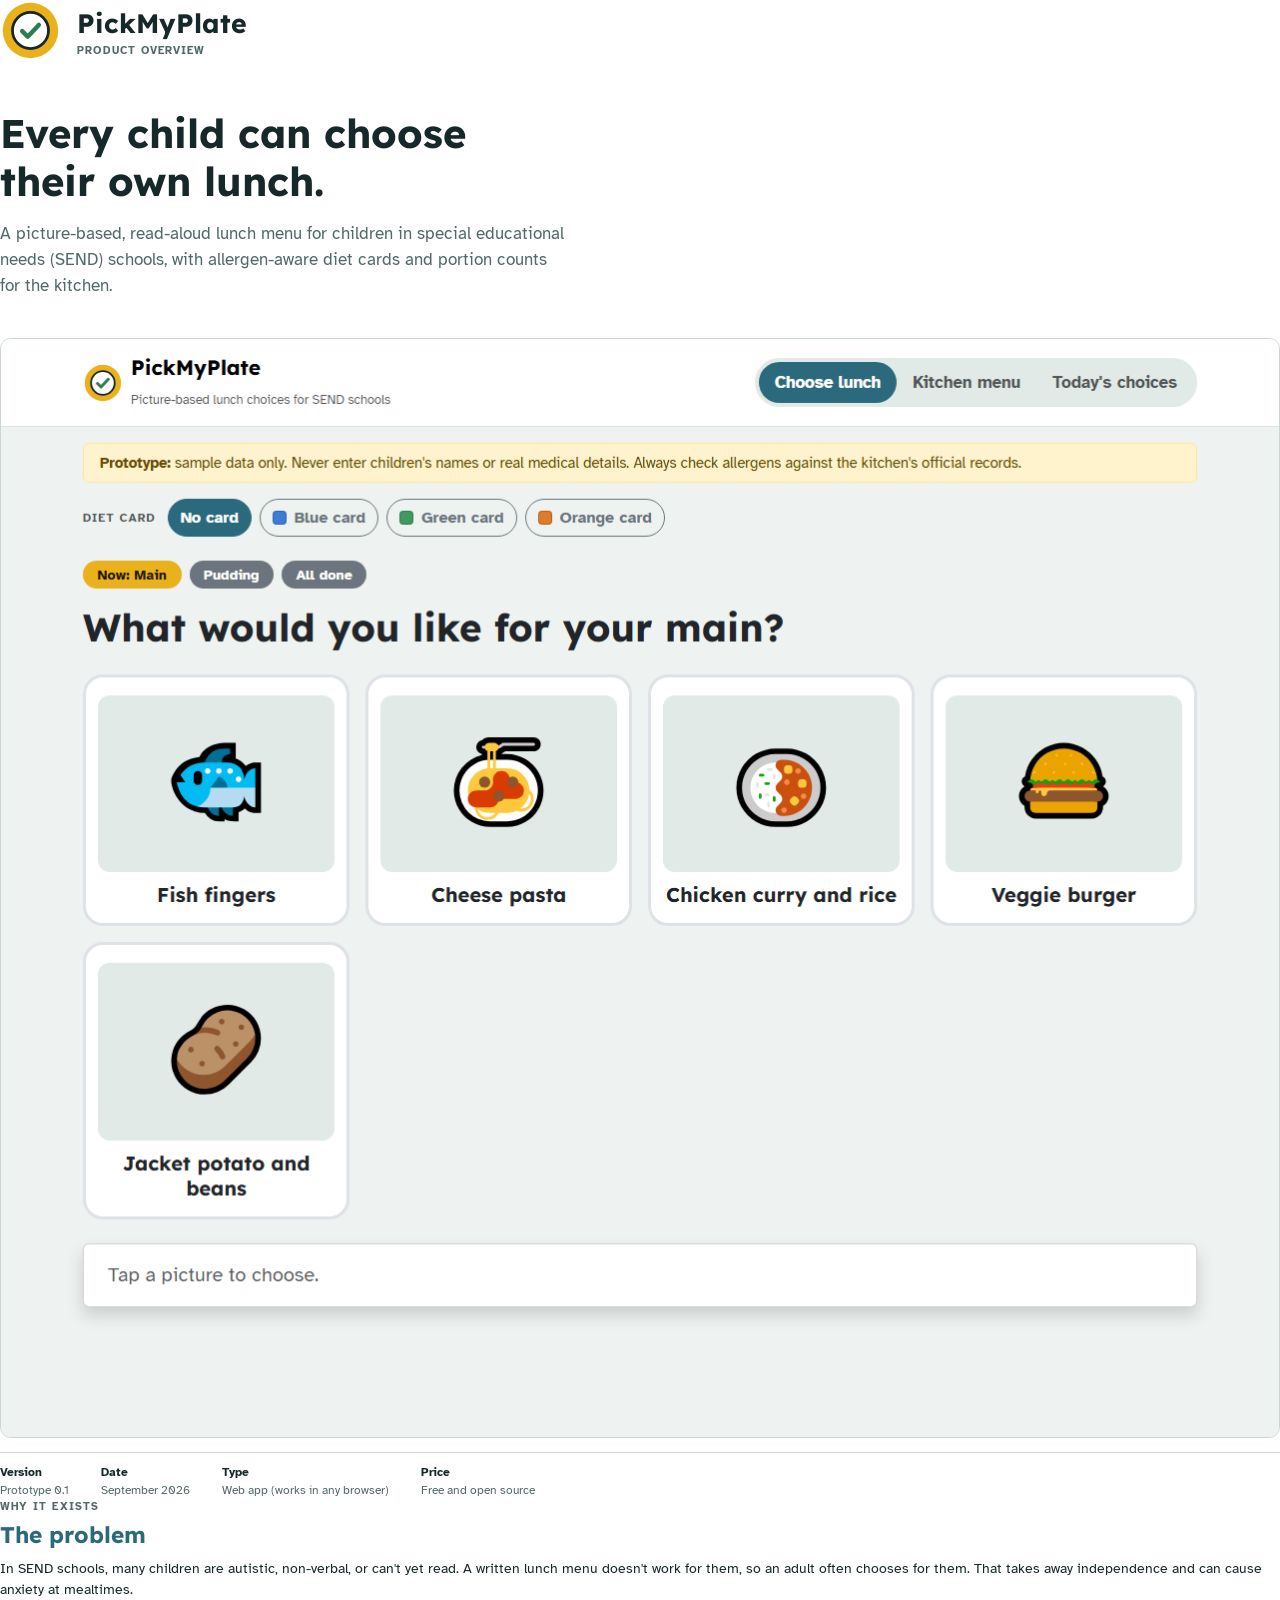
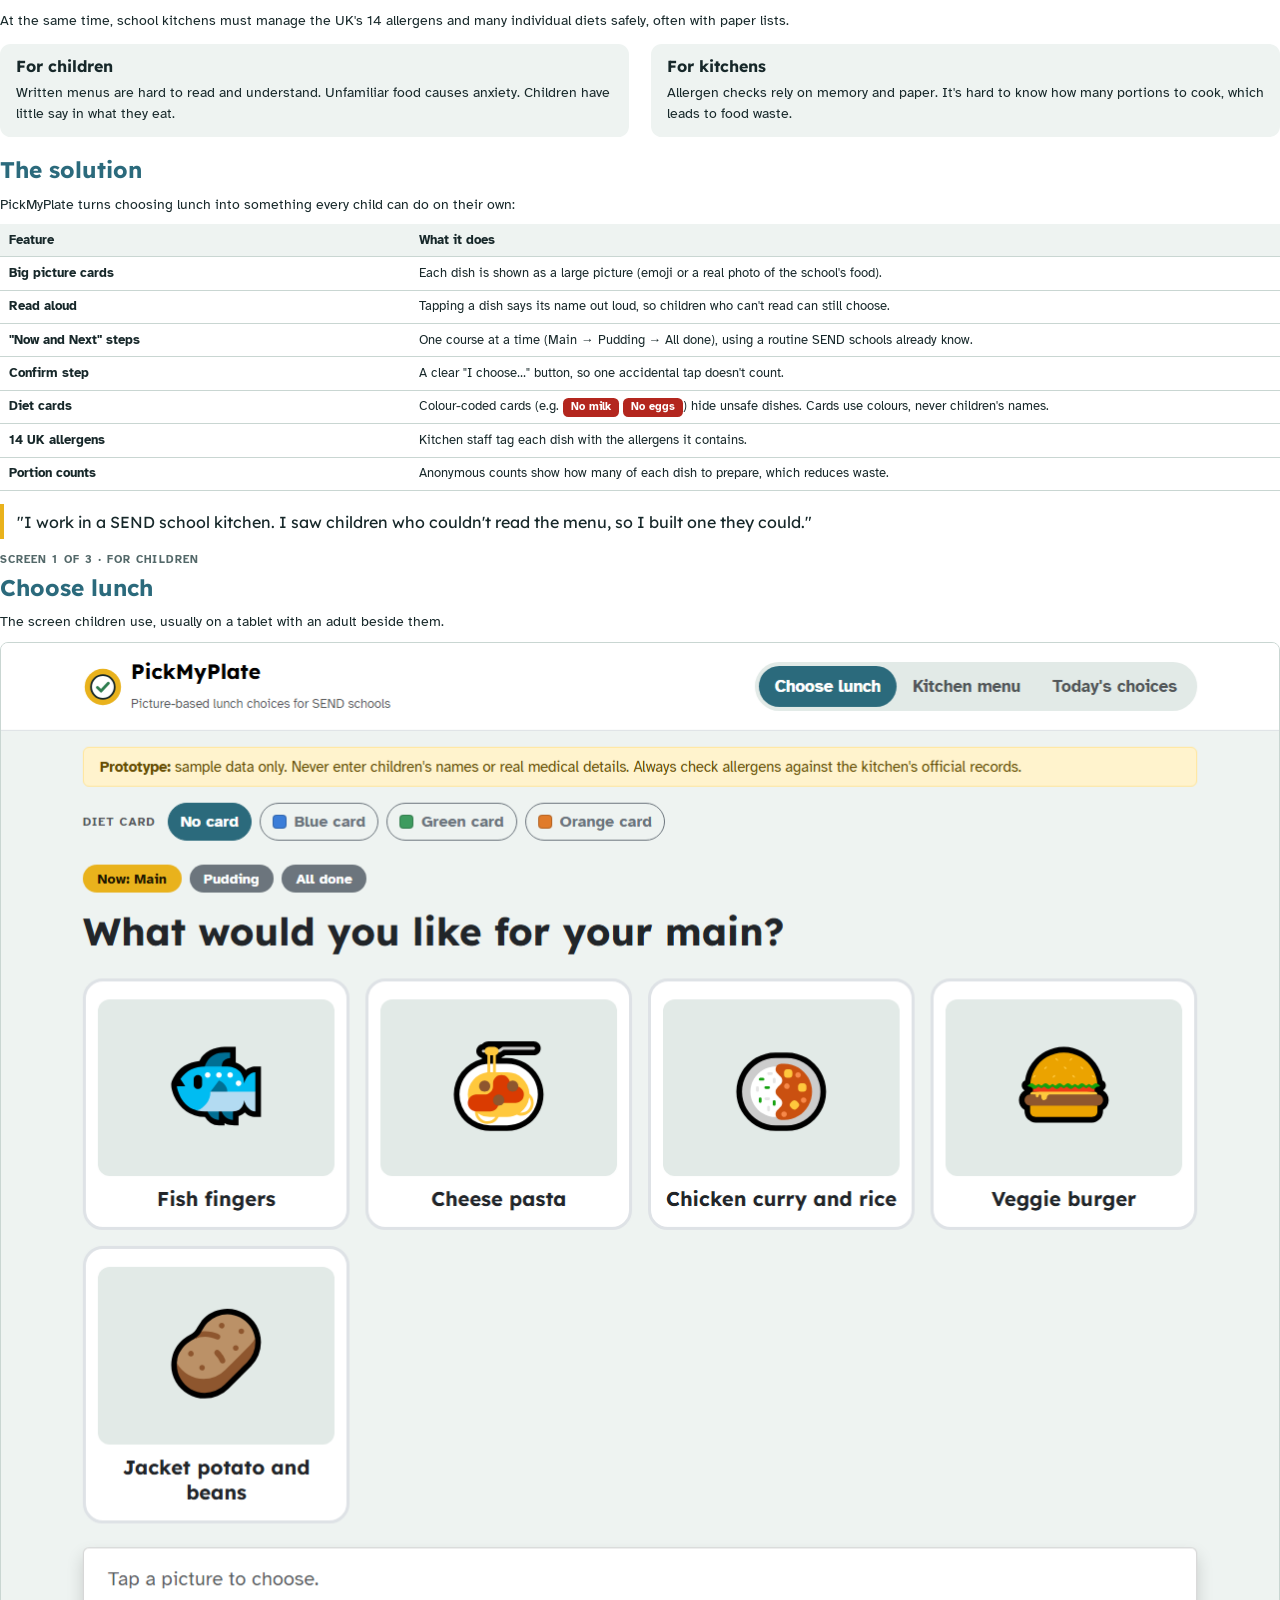
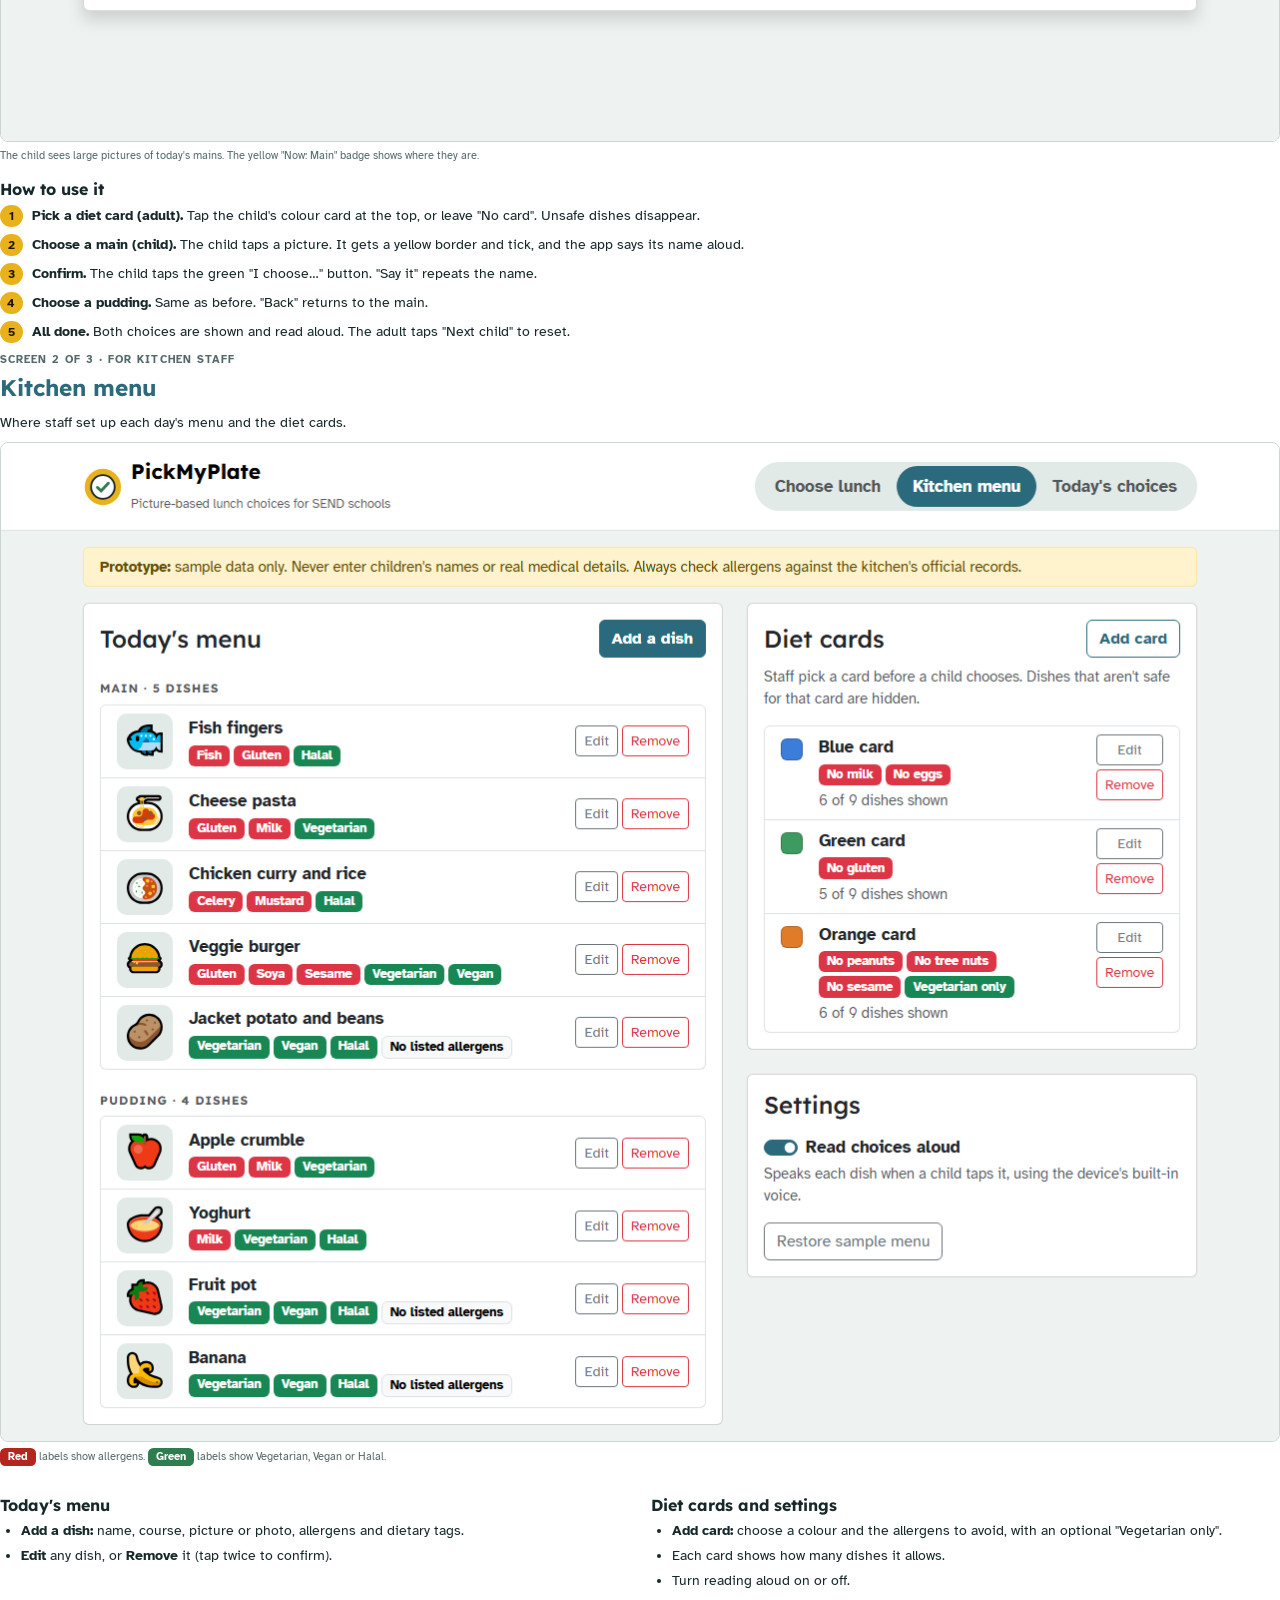
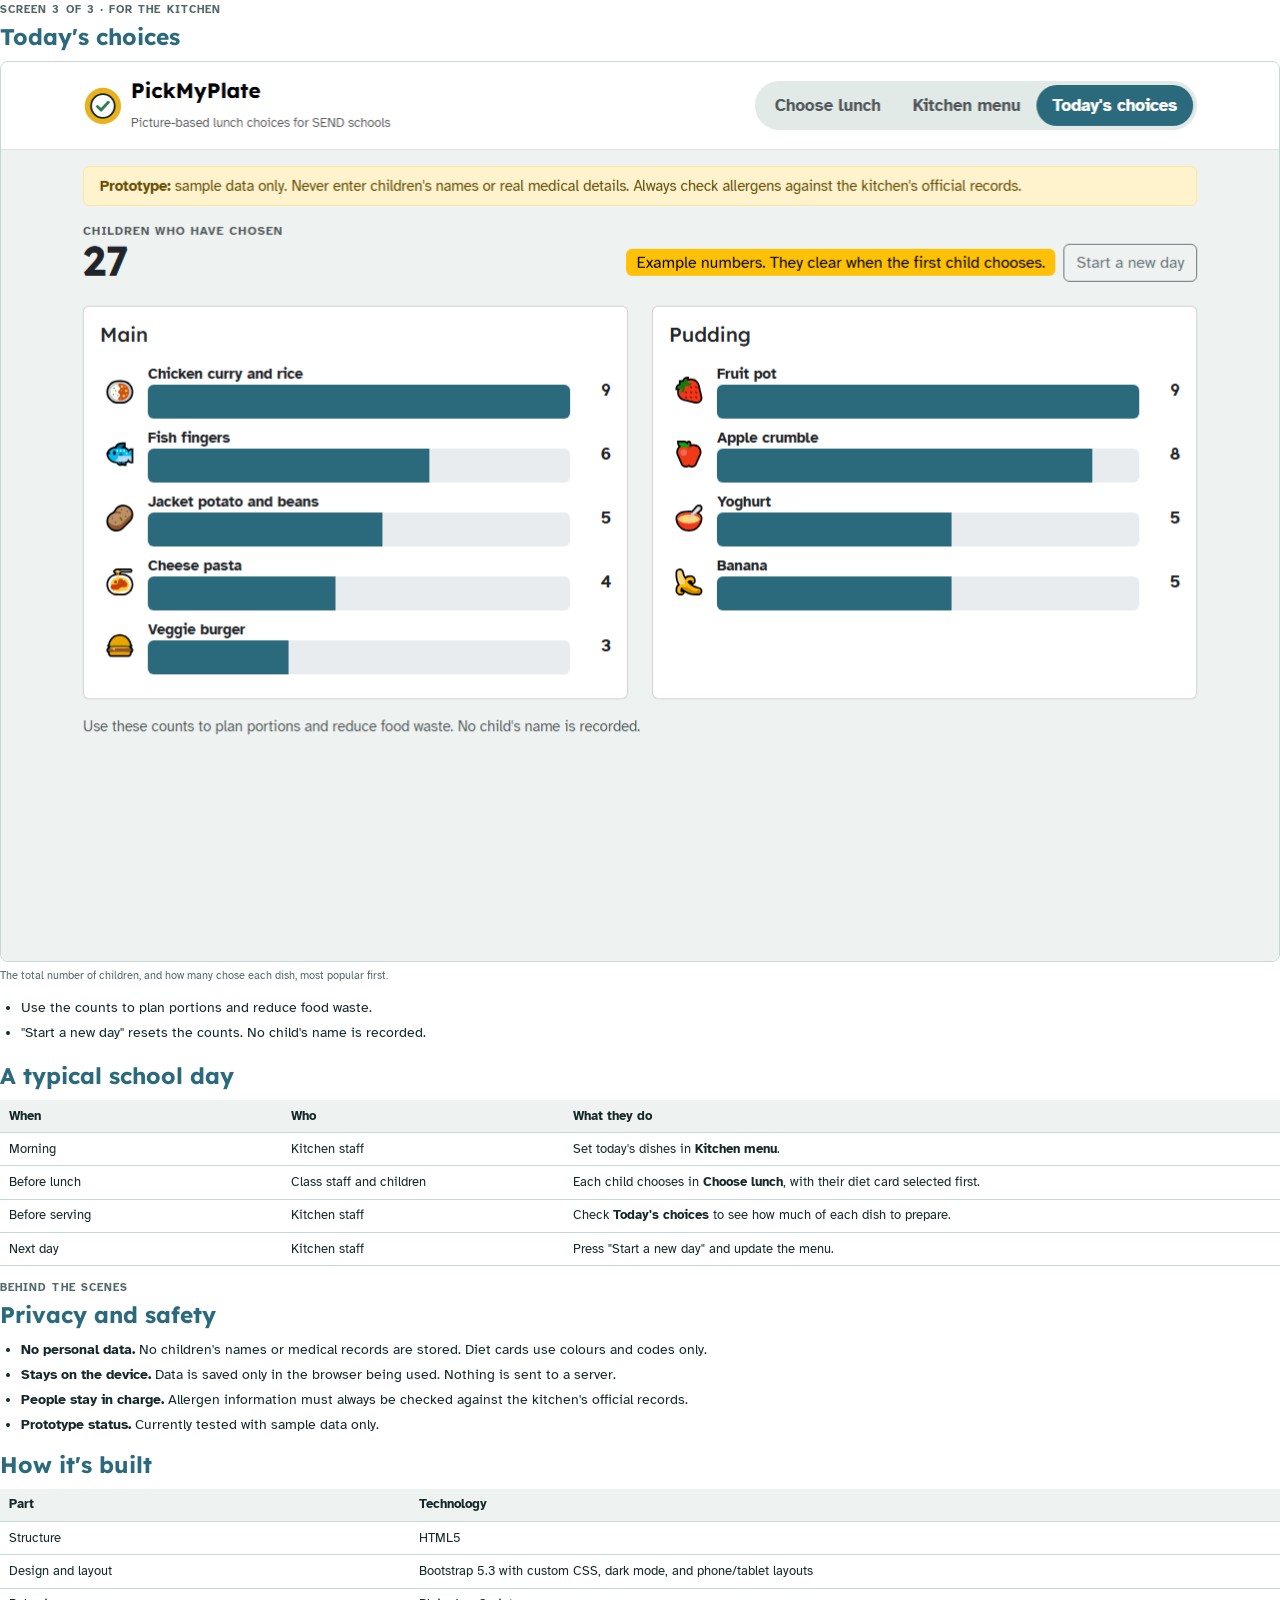
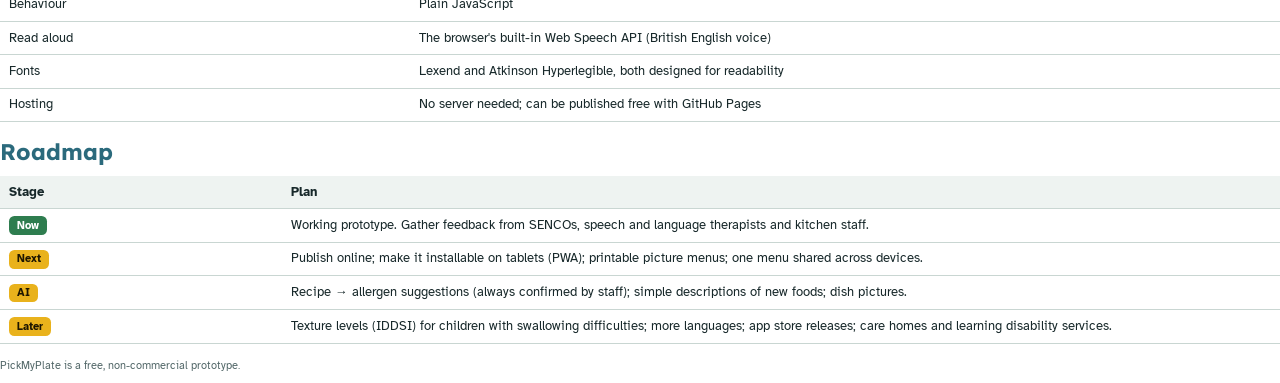
==== docs/product-overview.html @ f5a1b4d1 "Initial prototype of PickMyPlate Picture-based, read-aloud lunch choices for children in SEND school" ====
<!doctype html>
<html lang="en-GB">
<head>
<meta charset="utf-8">
<title>PickMyPlate – Product Overview</title>
<link rel="stylesheet" href="https://fonts.googleapis.com/css2?family=Atkinson+Hyperlegible:wght@400;700&family=Lexend:wght@500;700&display=swap">
<style>
  @page { size: A4; margin: 16mm 16mm 18mm; }
  :root { --brand:#2B6A7C; --pick:#E9B21C; --ink:#17282A; --muted:#536869; --line:#C9D6D2; --soft:#EEF3F1; --ok:#2E7D4F; --danger:#B3261E; }
  * { box-sizing:border-box; }
  body { margin:0; font-family:"Atkinson Hyperlegible","Segoe UI",sans-serif; color:var(--ink); font-size:10.5pt; line-height:1.5;
         -webkit-print-color-adjust:exact; print-color-adjust:exact; }
  h1,h2,h3 { font-family:"Lexend","Segoe UI",sans-serif; line-height:1.2; margin:0; }
  h2 { font-size:17pt; color:var(--brand); margin:0 0 8pt; }
  h3 { font-size:12pt; margin:12pt 0 4pt; }
  p { margin:0 0 7pt; }
  ul,ol { margin:0 0 8pt; padding-left:16pt; }
  li { margin-bottom:3pt; }
  .page { page-break-after:always; }
  .page:last-child { page-break-after:auto; }
  .eyebrow { font-size:8pt; font-weight:700; letter-spacing:.1em; text-transform:uppercase; color:var(--muted); margin-bottom:4pt; }

  /* Cover */
  .cover { display:flex; flex-direction:column; min-height:255mm; }
  .cover-top { display:flex; align-items:center; gap:12pt; }
  .cover-top img { width:46pt; height:46pt; }
  .cover-top .name { font-family:"Lexend",sans-serif; font-weight:700; font-size:20pt; }
  .cover h1 { font-size:30pt; margin:36pt 0 12pt; max-width:150mm; }
  .cover .lead { font-size:13pt; color:var(--muted); max-width:150mm; }
  .cover .shot { margin-top:22pt; border:1px solid var(--line); border-radius:8pt; overflow:hidden; }
  .cover .shot img { display:block; width:100%; }
  .cover .meta { margin-top:auto; display:flex; gap:24pt; font-size:9pt; color:var(--muted); border-top:1px solid var(--line); padding-top:8pt; }
  .cover .meta b { display:block; color:var(--ink); }

  /* Blocks */
  .grid2 { display:grid; grid-template-columns:1fr 1fr; gap:10pt 16pt; }
  .box { background:var(--soft); border-radius:8pt; padding:10pt 12pt; }
  .box h3 { margin-top:0; }
  .shot { border:1px solid var(--line); border-radius:6pt; overflow:hidden; margin:6pt 0 10pt; }
  .shot img { display:block; width:100%; }
  .caption { font-size:8.5pt; color:var(--muted); margin-top:-6pt; margin-bottom:10pt; }
  .steps { counter-reset:s; list-style:none; padding:0; }
  .steps li { counter-increment:s; position:relative; padding-left:24pt; margin-bottom:6pt; }
  .steps li::before { content:counter(s); position:absolute; left:0; top:0; width:17pt; height:17pt; border-radius:50%;
                      background:var(--pick); color:#1d1600; font-weight:700; font-size:9pt; display:grid; place-items:center; }
  table { width:100%; border-collapse:collapse; margin:4pt 0 10pt; font-size:9.5pt; }
  th,td { text-align:left; padding:5pt 7pt; border-bottom:1px solid var(--line); vertical-align:top; }
  th { background:var(--soft); font-weight:700; }
  .pill { display:inline-block; font-size:8pt; font-weight:700; padding:1pt 6pt; border-radius:4pt; color:#fff; }
  .pill.r { background:var(--danger); } .pill.g { background:var(--ok); } .pill.y { background:var(--pick); color:#1d1600; }
  .quote { border-left:3pt solid var(--pick); padding:4pt 0 4pt 10pt; font-size:12pt; font-family:"Lexend",sans-serif; margin:10pt 0; }
  .footer-note { font-size:8.5pt; color:var(--muted); }
</style>
</head>
<body>

<!-- ============ PAGE 1: COVER ============ -->
<section class="page cover">
  <div class="cover-top">
    <img src="../pickmyplate/img/logo.svg" alt="">
    <div><div class="name">PickMyPlate</div><div class="eyebrow" style="margin:0">Product overview</div></div>
  </div>
  <h1>Every child can choose their own lunch.</h1>
  <p class="lead">A picture-based, read-aloud lunch menu for children in special educational needs (SEND) schools, with allergen-aware diet cards and portion counts for the kitchen.</p>
  <div class="shot"><img src="screens/choose.png" alt="The Choose lunch screen"></div>
  <div class="meta">
    <div><b>Version</b>Prototype 0.1</div>
    <div><b>Date</b>September 2026</div>
    <div><b>Type</b>Web app (works in any browser)</div>
    <div><b>Price</b>Free and open source</div>
  </div>
</section>

<!-- ============ PAGE 2: PROBLEM + SOLUTION ============ -->
<section class="page">
  <div class="eyebrow">Why it exists</div>
  <h2>The problem</h2>
  <p>In SEND schools, many children are autistic, non-verbal, or can't yet read. A written lunch menu doesn't work for them, so an adult often chooses for them. That takes away independence and can cause anxiety at mealtimes.</p>
  <p>At the same time, school kitchens must manage the UK's 14 allergens and many individual diets safely, often with paper lists.</p>

  <div class="grid2" style="margin:10pt 0 14pt">
    <div class="box"><h3>For children</h3><p style="margin:0">Written menus are hard to read and understand. Unfamiliar food causes anxiety. Children have little say in what they eat.</p></div>
    <div class="box"><h3>For kitchens</h3><p style="margin:0">Allergen checks rely on memory and paper. It's hard to know how many portions to cook, which leads to food waste.</p></div>
  </div>

  <h2>The solution</h2>
  <p>PickMyPlate turns choosing lunch into something every child can do on their own:</p>
  <table>
    <tr><th style="width:32%">Feature</th><th>What it does</th></tr>
    <tr><td><b>Big picture cards</b></td><td>Each dish is shown as a large picture (emoji or a real photo of the school's food).</td></tr>
    <tr><td><b>Read aloud</b></td><td>Tapping a dish says its name out loud, so children who can't read can still choose.</td></tr>
    <tr><td><b>"Now and Next" steps</b></td><td>One course at a time (Main → Pudding → All done), using a routine SEND schools already know.</td></tr>
    <tr><td><b>Confirm step</b></td><td>A clear "I choose…" button, so one accidental tap doesn't count.</td></tr>
    <tr><td><b>Diet cards</b></td><td>Colour-coded cards (e.g. <span class="pill r">No milk</span> <span class="pill r">No eggs</span>) hide unsafe dishes. Cards use colours, never children's names.</td></tr>
    <tr><td><b>14 UK allergens</b></td><td>Kitchen staff tag each dish with the allergens it contains.</td></tr>
    <tr><td><b>Portion counts</b></td><td>Anonymous counts show how many of each dish to prepare, which reduces waste.</td></tr>
  </table>
  <div class="quote">"I work in a SEND school kitchen. I saw children who couldn't read the menu, so I built one they could."</div>
</section>

<!-- ============ PAGE 3: CHOOSE LUNCH ============ -->
<section class="page">
  <div class="eyebrow">Screen 1 of 3 · For children</div>
  <h2>Choose lunch</h2>
  <p>The screen children use, usually on a tablet with an adult beside them.</p>
  <div class="shot"><img src="screens/choose.png" alt="Choose lunch screen"></div>
  <p class="caption">The child sees large pictures of today's mains. The yellow "Now: Main" badge shows where they are.</p>
  <h3>How to use it</h3>
  <ol class="steps">
    <li><b>Pick a diet card (adult).</b> Tap the child's colour card at the top, or leave "No card". Unsafe dishes disappear.</li>
    <li><b>Choose a main (child).</b> The child taps a picture. It gets a yellow border and tick, and the app says its name aloud.</li>
    <li><b>Confirm.</b> The child taps the green "I choose…" button. "Say it" repeats the name.</li>
    <li><b>Choose a pudding.</b> Same as before. "Back" returns to the main.</li>
    <li><b>All done.</b> Both choices are shown and read aloud. The adult taps "Next child" to reset.</li>
  </ol>
</section>

<!-- ============ PAGE 4: KITCHEN ============ -->
<section class="page">
  <div class="eyebrow">Screen 2 of 3 · For kitchen staff</div>
  <h2>Kitchen menu</h2>
  <p>Where staff set up each day's menu and the diet cards.</p>
  <div class="shot"><img src="screens/kitchen.png" alt="Kitchen menu screen"></div>
  <p class="caption"><span class="pill r">Red</span> labels show allergens. <span class="pill g">Green</span> labels show Vegetarian, Vegan or Halal.</p>
  <div class="grid2">
    <div>
      <h3>Today's menu</h3>
      <ul>
        <li><b>Add a dish:</b> name, course, picture or photo, allergens and dietary tags.</li>
        <li><b>Edit</b> any dish, or <b>Remove</b> it (tap twice to confirm).</li>
      </ul>
    </div>
    <div>
      <h3>Diet cards and settings</h3>
      <ul>
        <li><b>Add card:</b> choose a colour and the allergens to avoid, with an optional "Vegetarian only".</li>
        <li>Each card shows how many dishes it allows.</li>
        <li>Turn reading aloud on or off.</li>
      </ul>
    </div>
  </div>
</section>

<!-- ============ PAGE 5: TALLY + DAY ============ -->
<section class="page">
  <div class="eyebrow">Screen 3 of 3 · For the kitchen</div>
  <h2>Today's choices</h2>
  <div class="shot"><img src="screens/tally.png" alt="Today's choices screen"></div>
  <p class="caption">The total number of children, and how many chose each dish, most popular first.</p>
  <ul>
    <li>Use the counts to plan portions and reduce food waste.</li>
    <li>"Start a new day" resets the counts. No child's name is recorded.</li>
  </ul>

  <h2 style="margin-top:14pt">A typical school day</h2>
  <table>
    <tr><th style="width:22%">When</th><th style="width:22%">Who</th><th>What they do</th></tr>
    <tr><td>Morning</td><td>Kitchen staff</td><td>Set today's dishes in <b>Kitchen menu</b>.</td></tr>
    <tr><td>Before lunch</td><td>Class staff and children</td><td>Each child chooses in <b>Choose lunch</b>, with their diet card selected first.</td></tr>
    <tr><td>Before serving</td><td>Kitchen staff</td><td>Check <b>Today's choices</b> to see how much of each dish to prepare.</td></tr>
    <tr><td>Next day</td><td>Kitchen staff</td><td>Press "Start a new day" and update the menu.</td></tr>
  </table>
</section>

<!-- ============ PAGE 6: SAFETY, TECH, ROADMAP ============ -->
<section class="page">
  <div class="eyebrow">Behind the scenes</div>
  <h2>Privacy and safety</h2>
  <ul>
    <li><b>No personal data.</b> No children's names or medical records are stored. Diet cards use colours and codes only.</li>
    <li><b>Stays on the device.</b> Data is saved only in the browser being used. Nothing is sent to a server.</li>
    <li><b>People stay in charge.</b> Allergen information must always be checked against the kitchen's official records.</li>
    <li><b>Prototype status.</b> Currently tested with sample data only.</li>
  </ul>

  <h2 style="margin-top:12pt">How it's built</h2>
  <table>
    <tr><th style="width:32%">Part</th><th>Technology</th></tr>
    <tr><td>Structure</td><td>HTML5</td></tr>
    <tr><td>Design and layout</td><td>Bootstrap 5.3 with custom CSS, dark mode, and phone/tablet layouts</td></tr>
    <tr><td>Behaviour</td><td>Plain JavaScript</td></tr>
    <tr><td>Read aloud</td><td>The browser's built-in Web Speech API (British English voice)</td></tr>
    <tr><td>Fonts</td><td>Lexend and Atkinson Hyperlegible, both designed for readability</td></tr>
    <tr><td>Hosting</td><td>No server needed; can be published free with GitHub Pages</td></tr>
  </table>

  <h2 style="margin-top:12pt">Roadmap</h2>
  <table>
    <tr><th style="width:22%">Stage</th><th>Plan</th></tr>
    <tr><td><span class="pill g">Now</span></td><td>Working prototype. Gather feedback from SENCOs, speech and language therapists and kitchen staff.</td></tr>
    <tr><td><span class="pill y">Next</span></td><td>Publish online; make it installable on tablets (PWA); printable picture menus; one menu shared across devices.</td></tr>
    <tr><td><span class="pill y">AI</span></td><td>Recipe → allergen suggestions (always confirmed by staff); simple descriptions of new foods; dish pictures.</td></tr>
    <tr><td><span class="pill y">Later</span></td><td>Texture levels (IDDSI) for children with swallowing difficulties; more languages; app store releases; care homes and learning disability services.</td></tr>
  </table>
  <p class="footer-note">PickMyPlate is a free, non-commercial prototype.</p>
</section>

</body>
</html>
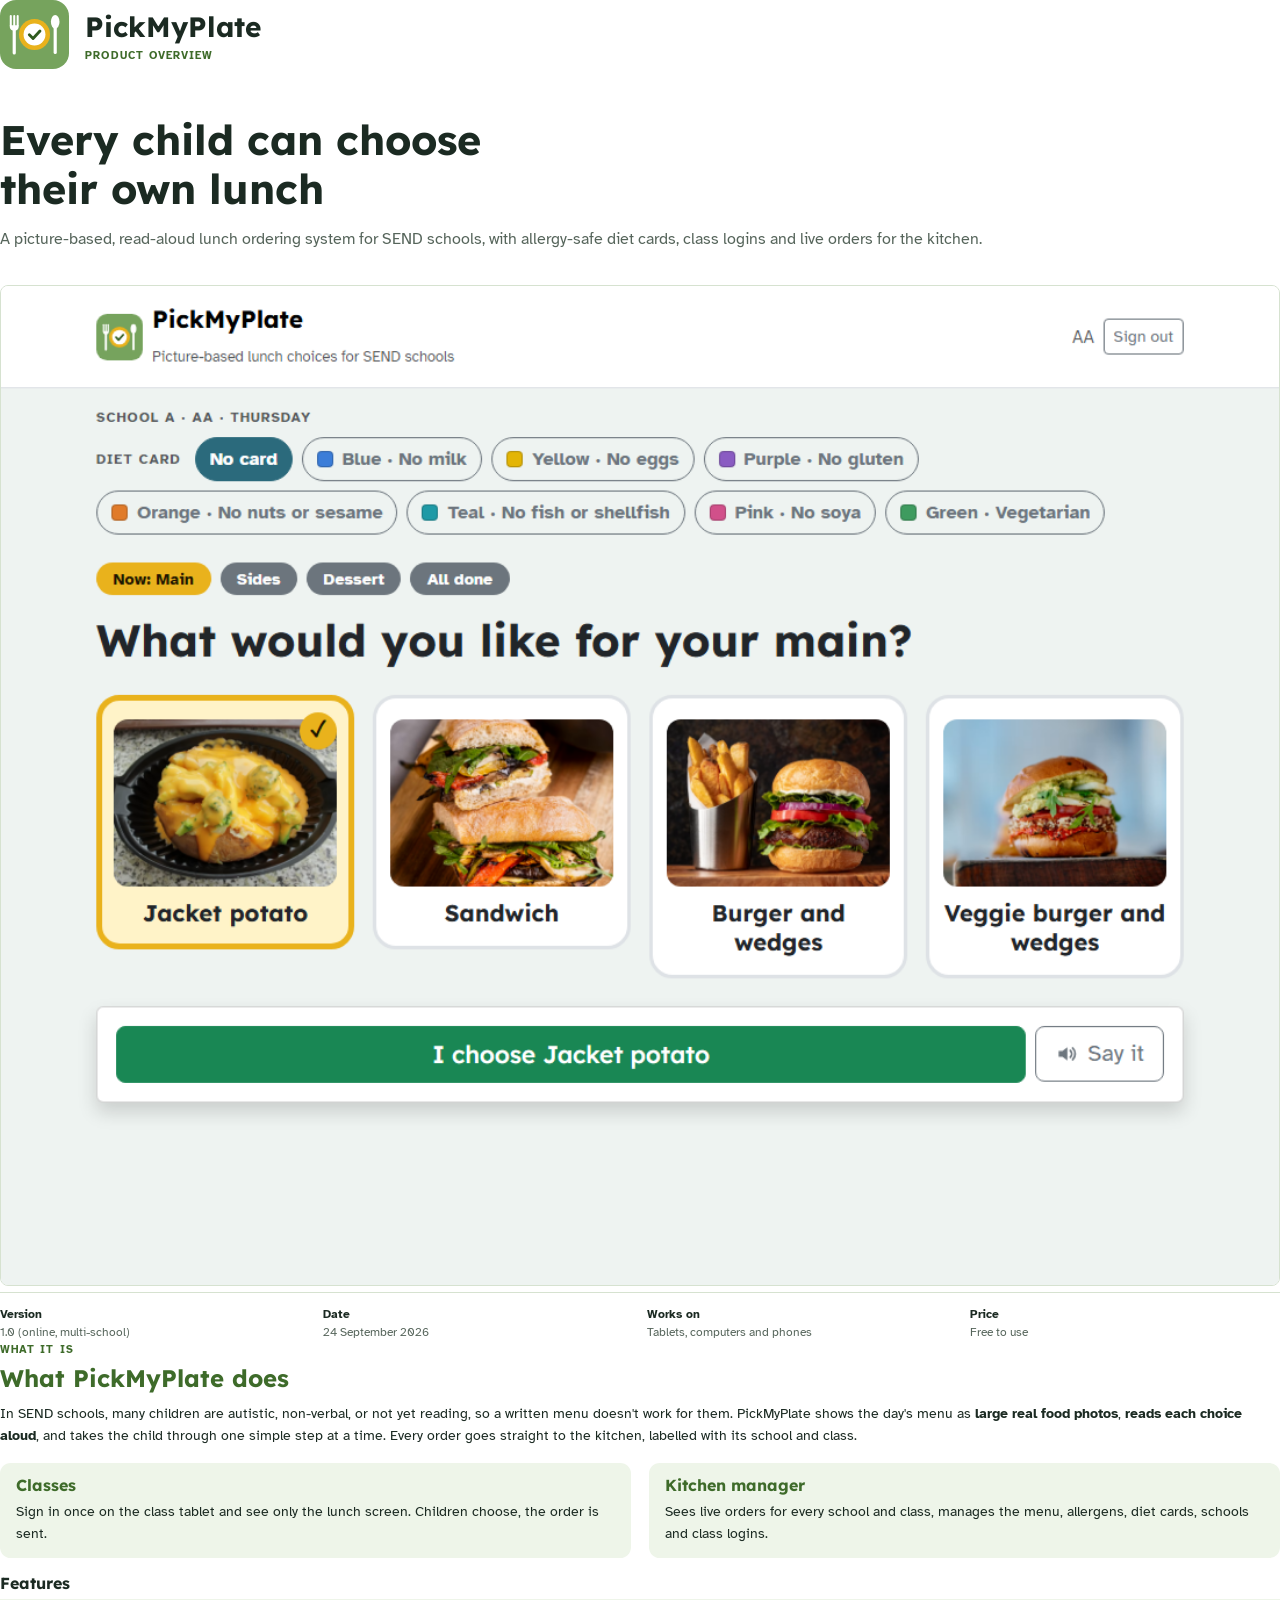
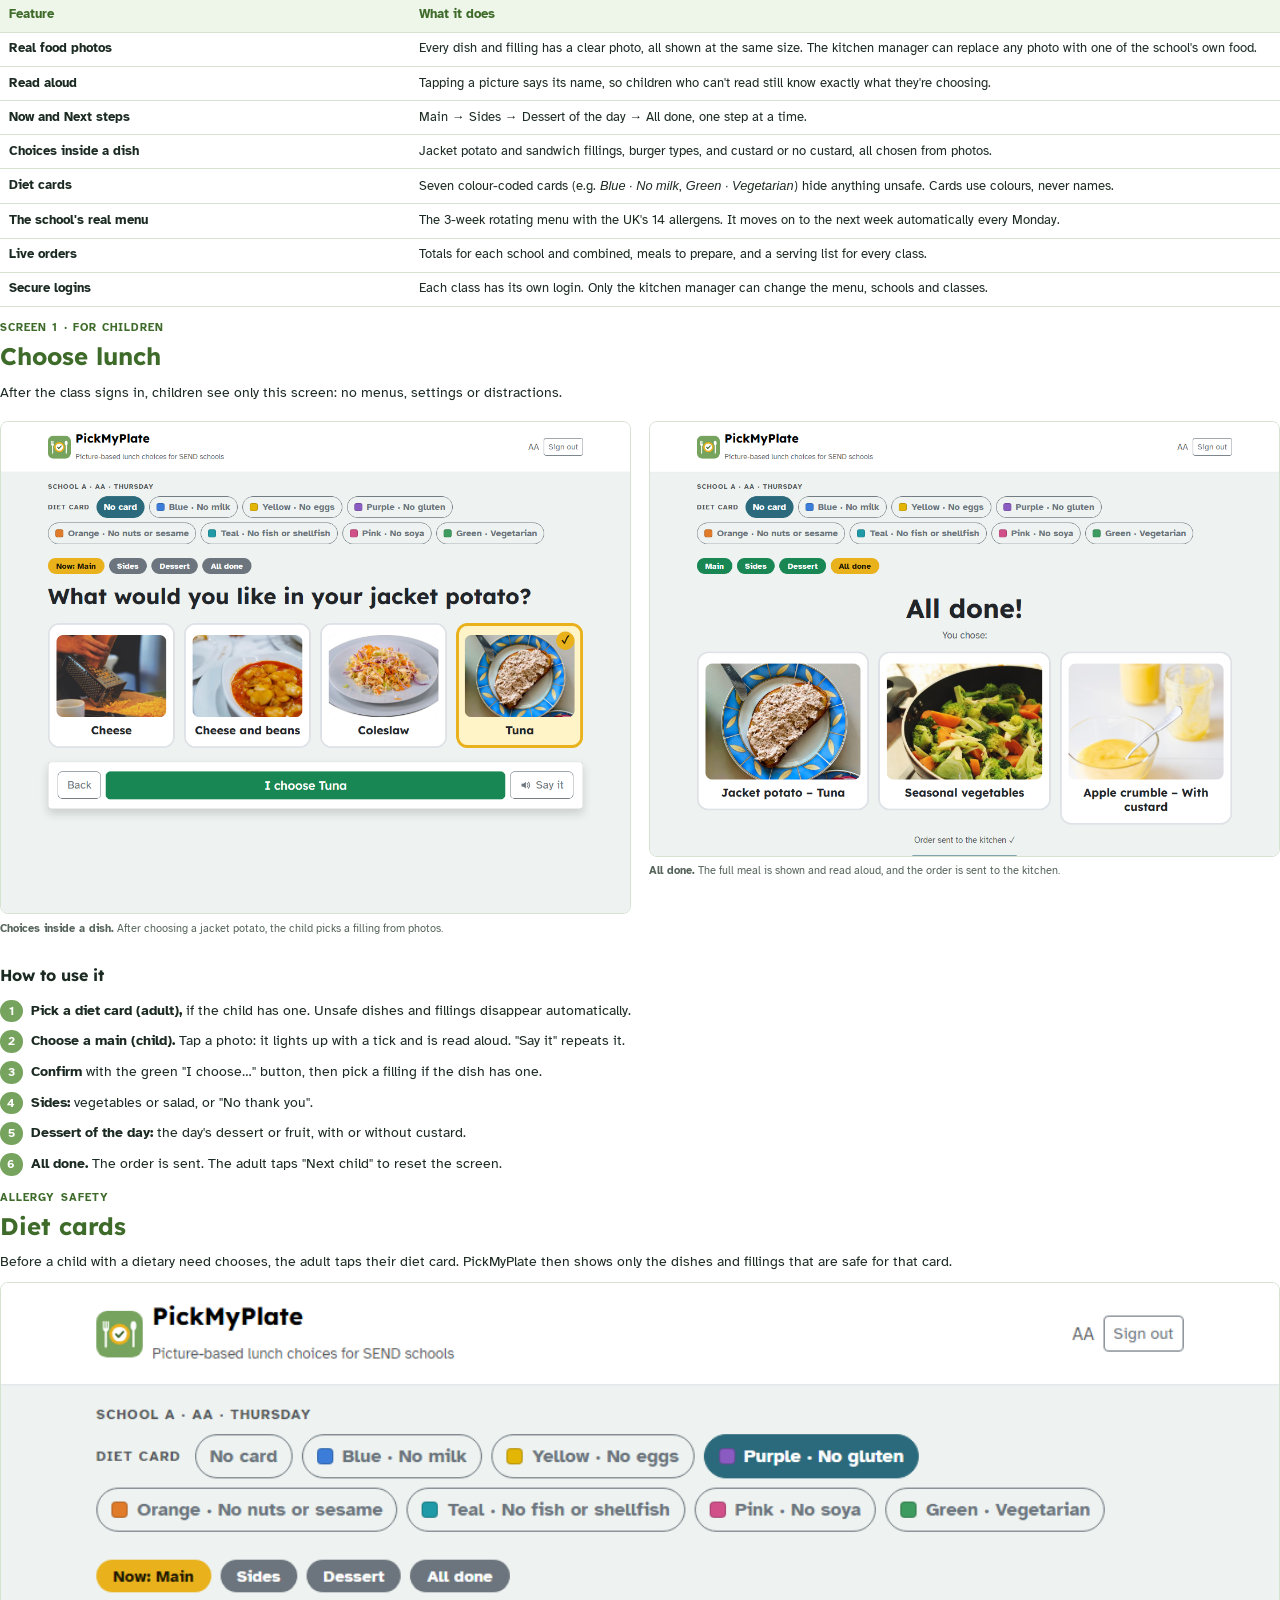
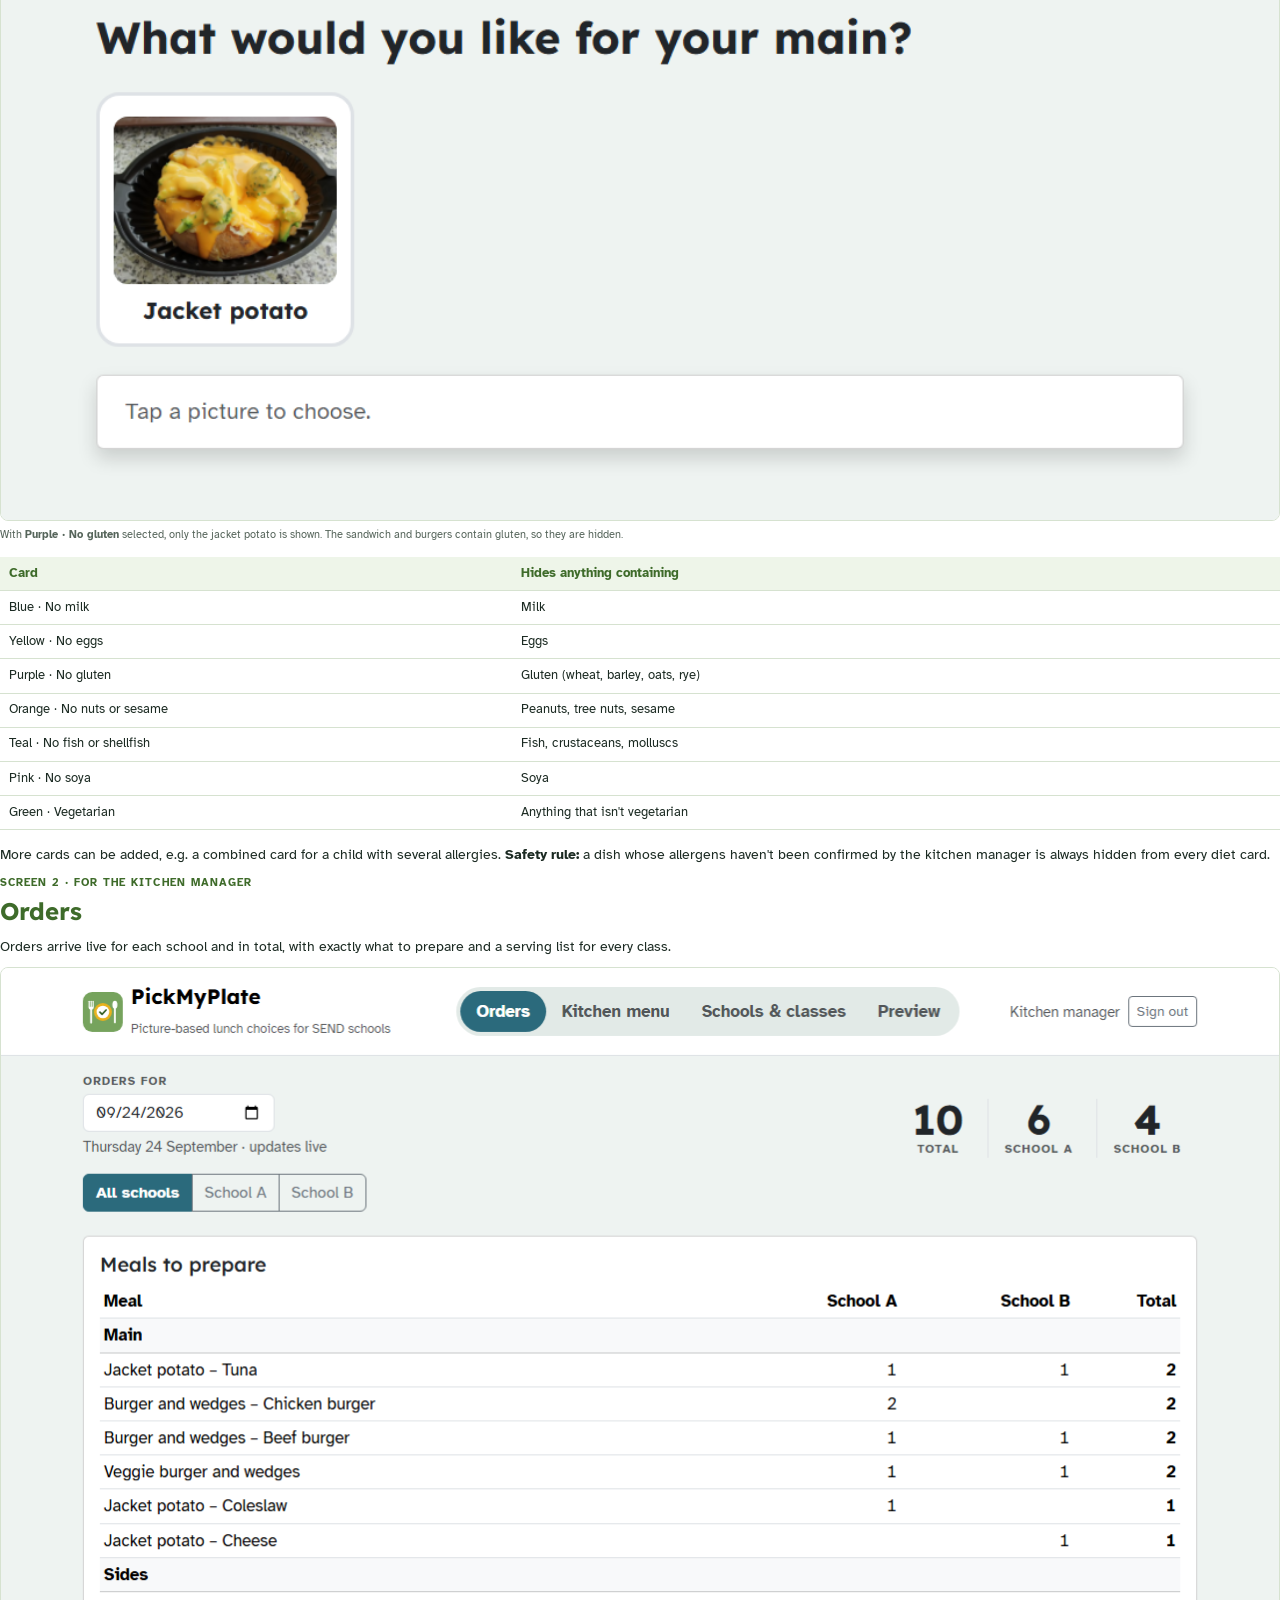
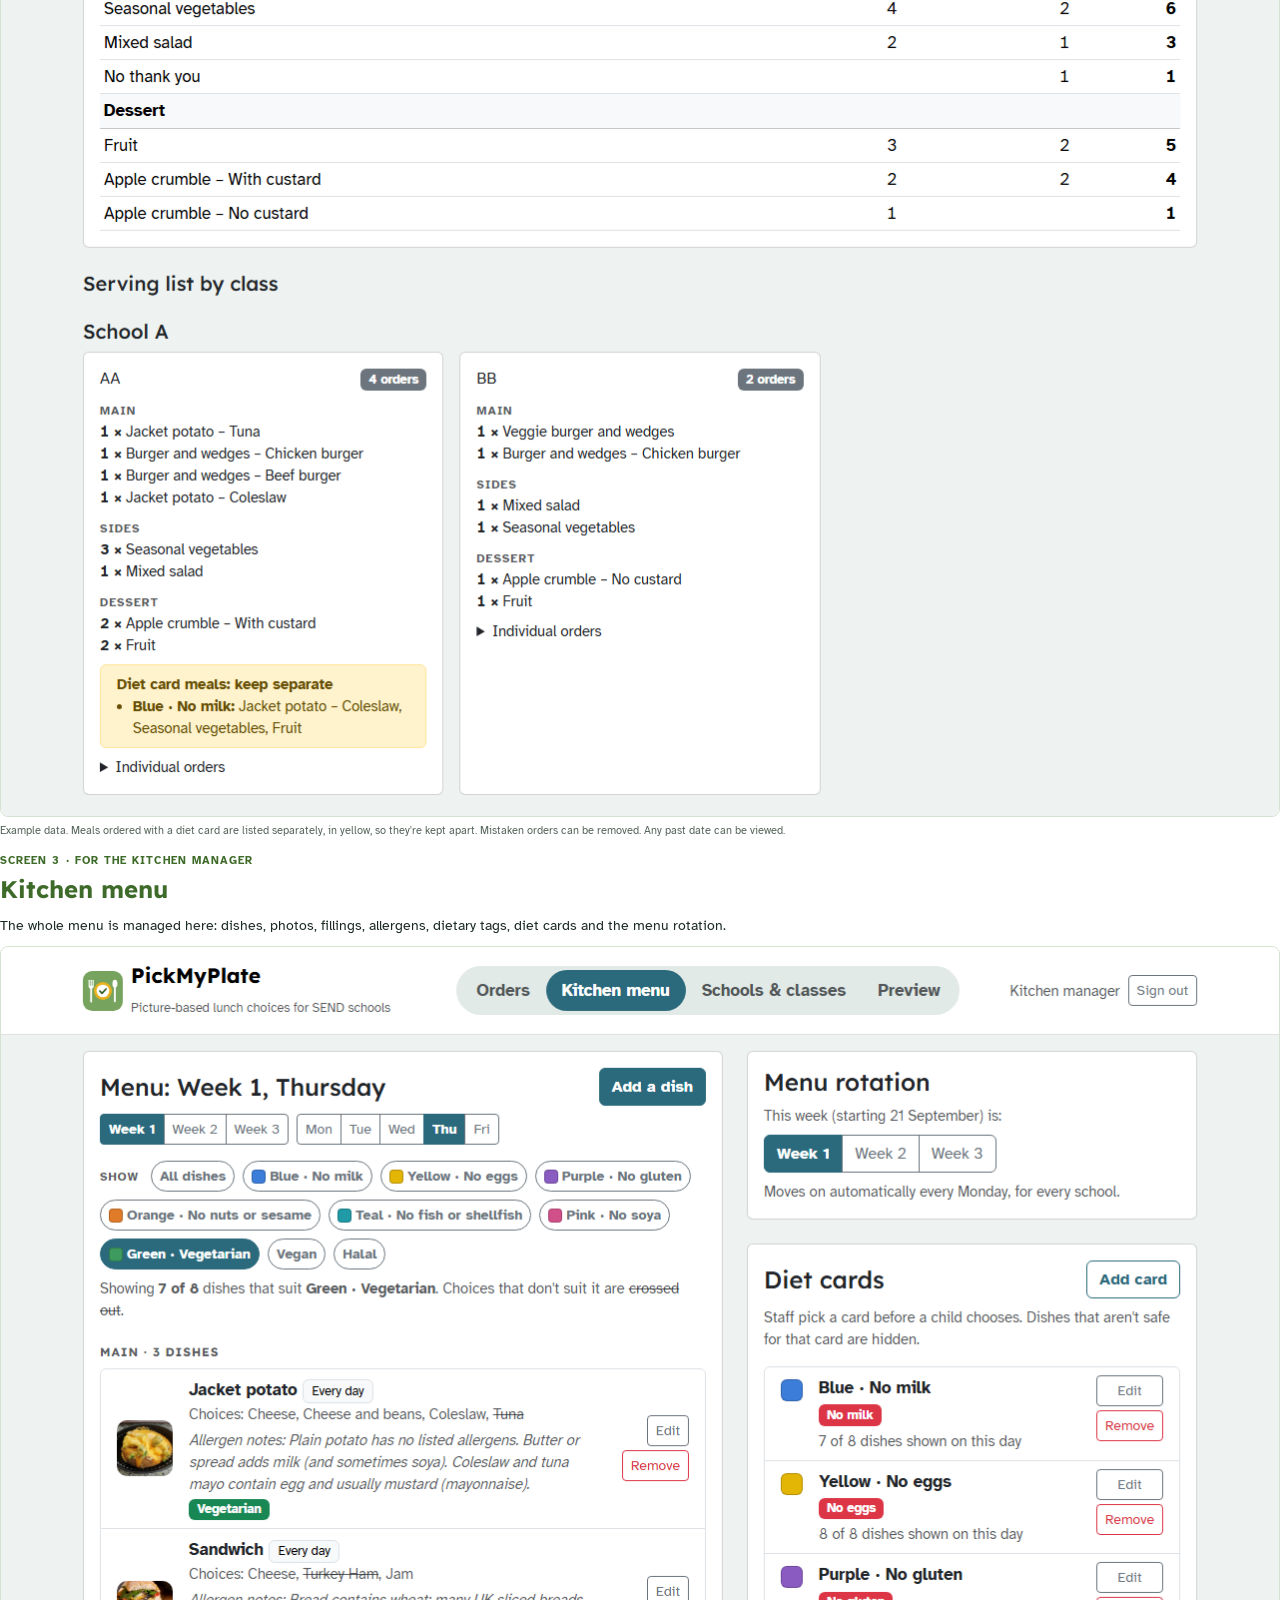
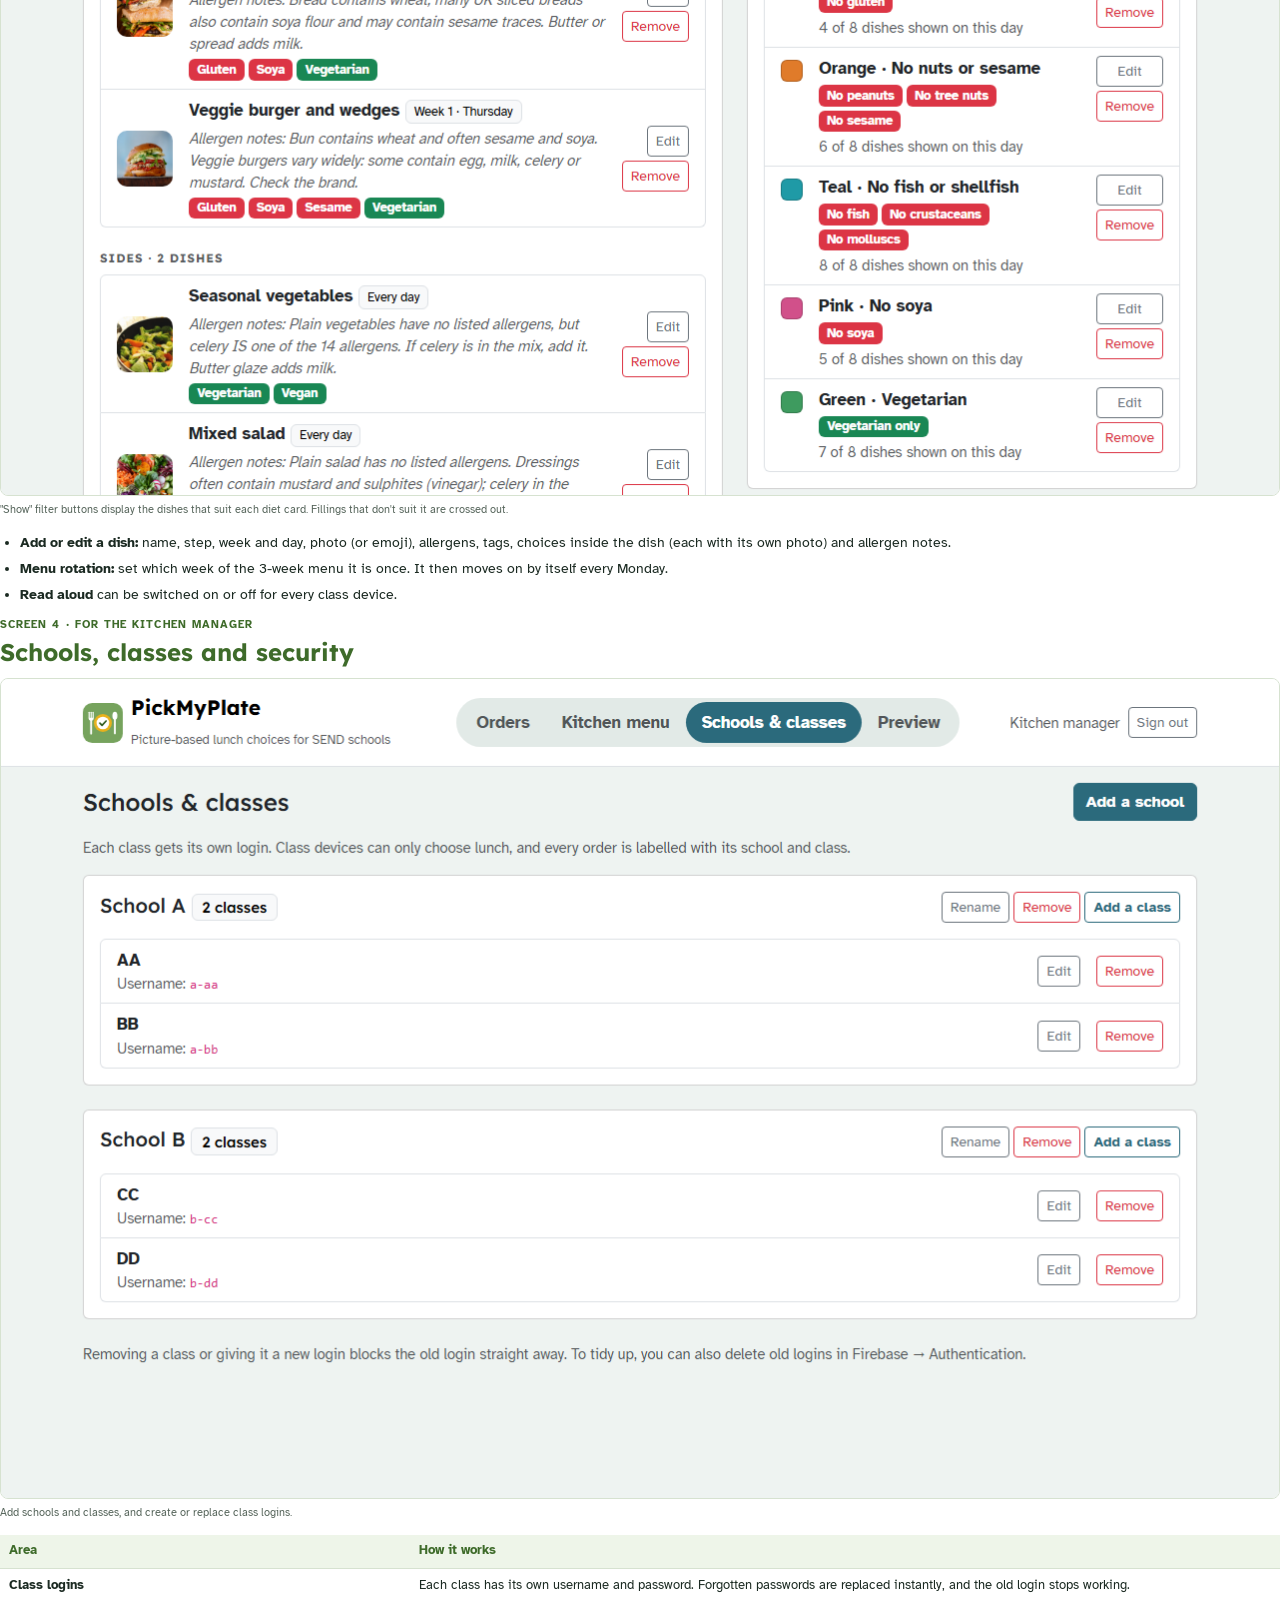
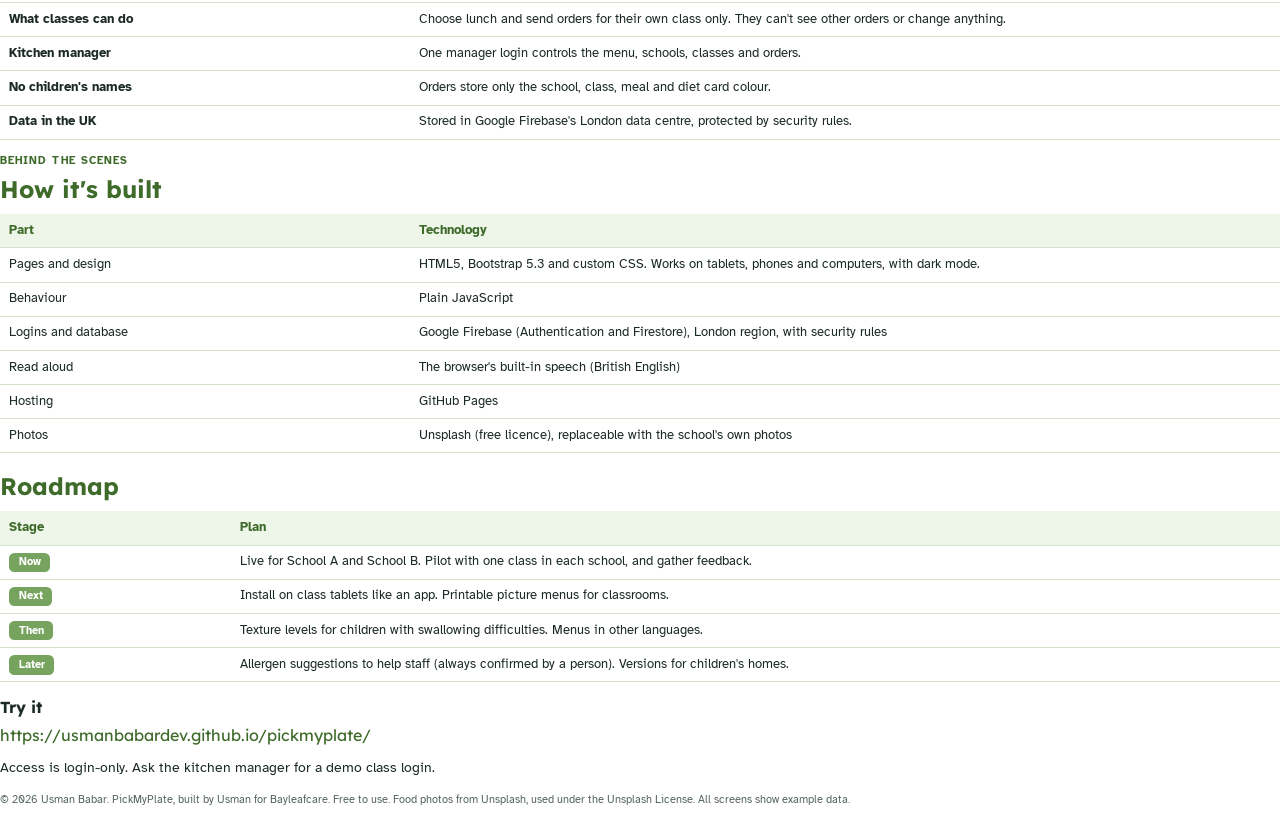
==== commit 1b1ba2d8: "Update the product overview to the current version - Rewritten for the online, multi-school version:" ====
--- a/docs/product-overview.html
+++ b/docs/product-overview.html
@@ -5,194 +5,197 @@
 <title>PickMyPlate – Product Overview</title>
 <link rel="stylesheet" href="https://fonts.googleapis.com/css2?family=Atkinson+Hyperlegible:wght@400;700&family=Lexend:wght@500;700&display=swap">
 <style>
-  @page { size: A4; margin: 16mm 16mm 18mm; }
-  :root { --brand:#2B6A7C; --pick:#E9B21C; --ink:#17282A; --muted:#536869; --line:#C9D6D2; --soft:#EEF3F1; --ok:#2E7D4F; --danger:#B3261E; }
+  @page { size: A4; margin: 15mm 16mm 17mm; }
+  :root { --green:#76A35D; --green-dark:#3E6B2A; --green-soft:#EEF5E9; --ink:#1B2A22; --muted:#56655B; --line:#D6E2D0; --yellow:#E9B21C; --yellow-soft:#FFF6D9; }
   * { box-sizing:border-box; }
-  body { margin:0; font-family:"Atkinson Hyperlegible","Segoe UI",sans-serif; color:var(--ink); font-size:10.5pt; line-height:1.5;
-         -webkit-print-color-adjust:exact; print-color-adjust:exact; }
-  h1,h2,h3 { font-family:"Lexend","Segoe UI",sans-serif; line-height:1.2; margin:0; }
-  h2 { font-size:17pt; color:var(--brand); margin:0 0 8pt; }
+  body { margin:0; font-family:"Atkinson Hyperlegible","Segoe UI",sans-serif; color:var(--ink); font-size:10.6pt; line-height:1.55; -webkit-print-color-adjust:exact; print-color-adjust:exact; }
+  h1,h2,h3 { font-family:"Lexend","Segoe UI",sans-serif; line-height:1.2; margin:0; text-wrap:balance; }
+  h2 { font-size:18pt; color:var(--green-dark); margin:0 0 8pt; }
   h3 { font-size:12pt; margin:12pt 0 4pt; }
   p { margin:0 0 7pt; }
-  ul,ol { margin:0 0 8pt; padding-left:16pt; }
-  li { margin-bottom:3pt; }
-  .page { page-break-after:always; }
-  .page:last-child { page-break-after:auto; }
-  .eyebrow { font-size:8pt; font-weight:700; letter-spacing:.1em; text-transform:uppercase; color:var(--muted); margin-bottom:4pt; }
-
-  /* Cover */
-  .cover { display:flex; flex-direction:column; min-height:255mm; }
-  .cover-top { display:flex; align-items:center; gap:12pt; }
-  .cover-top img { width:46pt; height:46pt; }
-  .cover-top .name { font-family:"Lexend",sans-serif; font-weight:700; font-size:20pt; }
-  .cover h1 { font-size:30pt; margin:36pt 0 12pt; max-width:150mm; }
-  .cover .lead { font-size:13pt; color:var(--muted); max-width:150mm; }
-  .cover .shot { margin-top:22pt; border:1px solid var(--line); border-radius:8pt; overflow:hidden; }
-  .cover .shot img { display:block; width:100%; }
-  .cover .meta { margin-top:auto; display:flex; gap:24pt; font-size:9pt; color:var(--muted); border-top:1px solid var(--line); padding-top:8pt; }
-  .cover .meta b { display:block; color:var(--ink); }
-
-  /* Blocks */
-  .grid2 { display:grid; grid-template-columns:1fr 1fr; gap:10pt 16pt; }
-  .box { background:var(--soft); border-radius:8pt; padding:10pt 12pt; }
-  .box h3 { margin-top:0; }
-  .shot { border:1px solid var(--line); border-radius:6pt; overflow:hidden; margin:6pt 0 10pt; }
+  ul { margin:0 0 8pt; padding-left:15pt; } li { margin-bottom:3pt; }
+  .page { page-break-after:always; } .page:last-child { page-break-after:auto; }
+  .eyebrow { font-size:8pt; font-weight:700; letter-spacing:.1em; text-transform:uppercase; color:var(--green-dark); margin-bottom:4pt; }
+  .lead { font-size:12pt; color:var(--muted); }
+  .shot { border:1px solid var(--line); border-radius:6pt; overflow:hidden; margin:6pt 0 4pt; }
   .shot img { display:block; width:100%; }
-  .caption { font-size:8.5pt; color:var(--muted); margin-top:-6pt; margin-bottom:10pt; }
-  .steps { counter-reset:s; list-style:none; padding:0; }
-  .steps li { counter-increment:s; position:relative; padding-left:24pt; margin-bottom:6pt; }
-  .steps li::before { content:counter(s); position:absolute; left:0; top:0; width:17pt; height:17pt; border-radius:50%;
-                      background:var(--pick); color:#1d1600; font-weight:700; font-size:9pt; display:grid; place-items:center; }
-  table { width:100%; border-collapse:collapse; margin:4pt 0 10pt; font-size:9.5pt; }
+  .cap { font-size:8.5pt; color:var(--muted); margin:0 0 10pt; }
+  .grid2 { display:grid; grid-template-columns:1fr 1fr; gap:10pt 14pt; }
+  .box { background:var(--green-soft); border-radius:8pt; padding:10pt 12pt; }
+  .box h3 { margin-top:0; color:var(--green-dark); }
+  table { width:100%; border-collapse:collapse; margin:4pt 0 10pt; font-size:9.6pt; }
   th,td { text-align:left; padding:5pt 7pt; border-bottom:1px solid var(--line); vertical-align:top; }
-  th { background:var(--soft); font-weight:700; }
-  .pill { display:inline-block; font-size:8pt; font-weight:700; padding:1pt 6pt; border-radius:4pt; color:#fff; }
-  .pill.r { background:var(--danger); } .pill.g { background:var(--ok); } .pill.y { background:var(--pick); color:#1d1600; }
-  .quote { border-left:3pt solid var(--pick); padding:4pt 0 4pt 10pt; font-size:12pt; font-family:"Lexend",sans-serif; margin:10pt 0; }
-  .footer-note { font-size:8.5pt; color:var(--muted); }
+  th { background:var(--green-soft); color:var(--green-dark); }
+  .num { display:inline-grid; place-items:center; width:17pt; height:17pt; border-radius:50%; background:var(--green); color:#fff; font-weight:700; font-size:9pt; margin-right:6pt; flex:none; }
+  .steps { list-style:none; padding:0; } .steps li { display:flex; align-items:flex-start; margin-bottom:6pt; }
+  .pill { display:inline-block; font-size:8pt; font-weight:700; padding:1pt 7pt; border-radius:4pt; background:var(--green); color:#fff; }
+  .cover { min-height:262mm; display:flex; flex-direction:column; }
+  .brand { display:flex; align-items:center; gap:12pt; }
+  .brand img { width:52pt; height:52pt; }
+  .brand .name { font-family:"Lexend",sans-serif; font-weight:700; font-size:21pt; }
+  .cover h1 { font-size:31pt; margin:34pt 0 10pt; max-width:160mm; }
+  .cover .shot { margin-top:18pt; }
+  .meta { margin-top:auto; display:grid; grid-template-columns:repeat(4,1fr); gap:10pt; border-top:1px solid var(--line); padding-top:9pt; font-size:9pt; color:var(--muted); }
+  .meta b { display:block; color:var(--ink); }
+  .foot { font-size:8pt; color:var(--muted); margin-top:10pt; }
 </style>
 </head>
 <body>
 
-<!-- ============ PAGE 1: COVER ============ -->
+<!-- ================= COVER ================= -->
 <section class="page cover">
-  <div class="cover-top">
+  <div class="brand">
     <img src="../pickmyplate/img/logo.svg" alt="">
     <div><div class="name">PickMyPlate</div><div class="eyebrow" style="margin:0">Product overview</div></div>
   </div>
-  <h1>Every child can choose their own lunch.</h1>
-  <p class="lead">A picture-based, read-aloud lunch menu for children in special educational needs (SEND) schools, with allergen-aware diet cards and portion counts for the kitchen.</p>
-  <div class="shot"><img src="screens/choose.png" alt="The Choose lunch screen"></div>
+  <h1>Every child can choose their own lunch</h1>
+  <p class="lead">A picture-based, read-aloud lunch ordering system for SEND schools, with allergy-safe diet cards, class logins and live orders for the kitchen.</p>
+  <div class="shot"><img src="screens/p-child-selected.png" alt="The Choose lunch screen"></div>
   <div class="meta">
-    <div><b>Version</b>Prototype 0.1</div>
-    <div><b>Date</b>September 2026</div>
-    <div><b>Type</b>Web app (works in any browser)</div>
-    <div><b>Price</b>Free and open source</div>
-  </div>
-</section>
-
-<!-- ============ PAGE 2: PROBLEM + SOLUTION ============ -->
-<section class="page">
-  <div class="eyebrow">Why it exists</div>
-  <h2>The problem</h2>
-  <p>In SEND schools, many children are autistic, non-verbal, or can't yet read. A written lunch menu doesn't work for them, so an adult often chooses for them. That takes away independence and can cause anxiety at mealtimes.</p>
-  <p>At the same time, school kitchens must manage the UK's 14 allergens and many individual diets safely, often with paper lists.</p>
-
-  <div class="grid2" style="margin:10pt 0 14pt">
-    <div class="box"><h3>For children</h3><p style="margin:0">Written menus are hard to read and understand. Unfamiliar food causes anxiety. Children have little say in what they eat.</p></div>
-    <div class="box"><h3>For kitchens</h3><p style="margin:0">Allergen checks rely on memory and paper. It's hard to know how many portions to cook, which leads to food waste.</p></div>
-  </div>
-
-  <h2>The solution</h2>
-  <p>PickMyPlate turns choosing lunch into something every child can do on their own:</p>
+    <div><b>Version</b>1.0 (online, multi-school)</div>
+    <div><b>Date</b>24 September 2026</div>
+    <div><b>Works on</b>Tablets, computers and phones</div>
+    <div><b>Price</b>Free to use</div>
+  </div>
+</section>
+
+<!-- ================= WHAT IT DOES ================= -->
+<section class="page">
+  <div class="eyebrow">What it is</div>
+  <h2>What PickMyPlate does</h2>
+  <p>In SEND schools, many children are autistic, non-verbal, or not yet reading, so a written menu doesn't work for them. PickMyPlate shows the day's menu as <b>large real food photos</b>, <b>reads each choice aloud</b>, and takes the child through one simple step at a time. Every order goes straight to the kitchen, labelled with its school and class.</p>
+
+  <div class="grid2" style="margin:12pt 0">
+    <div class="box"><h3>Classes</h3>Sign in once on the class tablet and see only the lunch screen. Children choose, the order is sent.</div>
+    <div class="box"><h3>Kitchen manager</h3>Sees live orders for every school and class, manages the menu, allergens, diet cards, schools and class logins.</div>
+  </div>
+
+  <h3>Features</h3>
   <table>
     <tr><th style="width:32%">Feature</th><th>What it does</th></tr>
-    <tr><td><b>Big picture cards</b></td><td>Each dish is shown as a large picture (emoji or a real photo of the school's food).</td></tr>
-    <tr><td><b>Read aloud</b></td><td>Tapping a dish says its name out loud, so children who can't read can still choose.</td></tr>
-    <tr><td><b>"Now and Next" steps</b></td><td>One course at a time (Main → Pudding → All done), using a routine SEND schools already know.</td></tr>
-    <tr><td><b>Confirm step</b></td><td>A clear "I choose…" button, so one accidental tap doesn't count.</td></tr>
-    <tr><td><b>Diet cards</b></td><td>Colour-coded cards (e.g. <span class="pill r">No milk</span> <span class="pill r">No eggs</span>) hide unsafe dishes. Cards use colours, never children's names.</td></tr>
-    <tr><td><b>14 UK allergens</b></td><td>Kitchen staff tag each dish with the allergens it contains.</td></tr>
-    <tr><td><b>Portion counts</b></td><td>Anonymous counts show how many of each dish to prepare, which reduces waste.</td></tr>
-  </table>
-  <div class="quote">"I work in a SEND school kitchen. I saw children who couldn't read the menu, so I built one they could."</div>
-</section>
-
-<!-- ============ PAGE 3: CHOOSE LUNCH ============ -->
-<section class="page">
-  <div class="eyebrow">Screen 1 of 3 · For children</div>
+    <tr><td><b>Real food photos</b></td><td>Every dish and filling has a clear photo, all shown at the same size. The kitchen manager can replace any photo with one of the school's own food.</td></tr>
+    <tr><td><b>Read aloud</b></td><td>Tapping a picture says its name, so children who can't read still know exactly what they're choosing.</td></tr>
+    <tr><td><b>Now and Next steps</b></td><td>Main → Sides → Dessert of the day → All done, one step at a time.</td></tr>
+    <tr><td><b>Choices inside a dish</b></td><td>Jacket potato and sandwich fillings, burger types, and custard or no custard, all chosen from photos.</td></tr>
+    <tr><td><b>Diet cards</b></td><td>Seven colour-coded cards (e.g. <i>Blue · No milk</i>, <i>Green · Vegetarian</i>) hide anything unsafe. Cards use colours, never names.</td></tr>
+    <tr><td><b>The school's real menu</b></td><td>The 3-week rotating menu with the UK's 14 allergens. It moves on to the next week automatically every Monday.</td></tr>
+    <tr><td><b>Live orders</b></td><td>Totals for each school and combined, meals to prepare, and a serving list for every class.</td></tr>
+    <tr><td><b>Secure logins</b></td><td>Each class has its own login. Only the kitchen manager can change the menu, schools and classes.</td></tr>
+  </table>
+</section>
+
+<!-- ================= CHILDREN ================= -->
+<section class="page">
+  <div class="eyebrow">Screen 1 · For children</div>
   <h2>Choose lunch</h2>
-  <p>The screen children use, usually on a tablet with an adult beside them.</p>
-  <div class="shot"><img src="screens/choose.png" alt="Choose lunch screen"></div>
-  <p class="caption">The child sees large pictures of today's mains. The yellow "Now: Main" badge shows where they are.</p>
+  <p>After the class signs in, children see only this screen: no menus, settings or distractions.</p>
+  <div class="grid2">
+    <div>
+      <div class="shot"><img src="screens/p-child-option.png" alt="Choosing a filling"></div>
+      <p class="cap"><b>Choices inside a dish.</b> After choosing a jacket potato, the child picks a filling from photos.</p>
+    </div>
+    <div>
+      <div class="shot"><img src="screens/p-child-done.png" alt="All done screen"></div>
+      <p class="cap"><b>All done.</b> The full meal is shown and read aloud, and the order is sent to the kitchen.</p>
+    </div>
+  </div>
   <h3>How to use it</h3>
   <ol class="steps">
-    <li><b>Pick a diet card (adult).</b> Tap the child's colour card at the top, or leave "No card". Unsafe dishes disappear.</li>
-    <li><b>Choose a main (child).</b> The child taps a picture. It gets a yellow border and tick, and the app says its name aloud.</li>
-    <li><b>Confirm.</b> The child taps the green "I choose…" button. "Say it" repeats the name.</li>
-    <li><b>Choose a pudding.</b> Same as before. "Back" returns to the main.</li>
-    <li><b>All done.</b> Both choices are shown and read aloud. The adult taps "Next child" to reset.</li>
+    <li><span class="num">1</span><span><b>Pick a diet card (adult),</b> if the child has one. Unsafe dishes and fillings disappear automatically.</span></li>
+    <li><span class="num">2</span><span><b>Choose a main (child).</b> Tap a photo: it lights up with a tick and is read aloud. "Say it" repeats it.</span></li>
+    <li><span class="num">3</span><span><b>Confirm</b> with the green "I choose…" button, then pick a filling if the dish has one.</span></li>
+    <li><span class="num">4</span><span><b>Sides:</b> vegetables or salad, or "No thank you".</span></li>
+    <li><span class="num">5</span><span><b>Dessert of the day:</b> the day's dessert or fruit, with or without custard.</span></li>
+    <li><span class="num">6</span><span><b>All done.</b> The order is sent. The adult taps "Next child" to reset the screen.</span></li>
   </ol>
 </section>
 
-<!-- ============ PAGE 4: KITCHEN ============ -->
-<section class="page">
-  <div class="eyebrow">Screen 2 of 3 · For kitchen staff</div>
+<!-- ================= DIET CARDS ================= -->
+<section class="page">
+  <div class="eyebrow">Allergy safety</div>
+  <h2>Diet cards</h2>
+  <p>Before a child with a dietary need chooses, the adult taps their diet card. PickMyPlate then shows only the dishes and fillings that are safe for that card.</p>
+  <div class="shot"><img src="screens/p-child-card.png" alt="Choosing with the Purple No gluten card"></div>
+  <p class="cap">With <b>Purple · No gluten</b> selected, only the jacket potato is shown. The sandwich and burgers contain gluten, so they are hidden.</p>
+  <table>
+    <tr><th style="width:40%">Card</th><th>Hides anything containing</th></tr>
+    <tr><td>Blue · No milk</td><td>Milk</td></tr>
+    <tr><td>Yellow · No eggs</td><td>Eggs</td></tr>
+    <tr><td>Purple · No gluten</td><td>Gluten (wheat, barley, oats, rye)</td></tr>
+    <tr><td>Orange · No nuts or sesame</td><td>Peanuts, tree nuts, sesame</td></tr>
+    <tr><td>Teal · No fish or shellfish</td><td>Fish, crustaceans, molluscs</td></tr>
+    <tr><td>Pink · No soya</td><td>Soya</td></tr>
+    <tr><td>Green · Vegetarian</td><td>Anything that isn't vegetarian</td></tr>
+  </table>
+  <p>More cards can be added, e.g. a combined card for a child with several allergies. <b>Safety rule:</b> a dish whose allergens haven't been confirmed by the kitchen manager is always hidden from every diet card.</p>
+</section>
+
+<!-- ================= ORDERS ================= -->
+<section class="page">
+  <div class="eyebrow">Screen 2 · For the kitchen manager</div>
+  <h2>Orders</h2>
+  <p>Orders arrive live for each school and in total, with exactly what to prepare and a serving list for every class.</p>
+  <div class="shot"><img src="screens/p-orders.png" alt="Orders screen"></div>
+  <p class="cap">Example data. Meals ordered with a diet card are listed separately, in yellow, so they're kept apart. Mistaken orders can be removed. Any past date can be viewed.</p>
+</section>
+
+<!-- ================= KITCHEN MENU ================= -->
+<section class="page">
+  <div class="eyebrow">Screen 3 · For the kitchen manager</div>
   <h2>Kitchen menu</h2>
-  <p>Where staff set up each day's menu and the diet cards.</p>
-  <div class="shot"><img src="screens/kitchen.png" alt="Kitchen menu screen"></div>
-  <p class="caption"><span class="pill r">Red</span> labels show allergens. <span class="pill g">Green</span> labels show Vegetarian, Vegan or Halal.</p>
-  <div class="grid2">
-    <div>
-      <h3>Today's menu</h3>
-      <ul>
-        <li><b>Add a dish:</b> name, course, picture or photo, allergens and dietary tags.</li>
-        <li><b>Edit</b> any dish, or <b>Remove</b> it (tap twice to confirm).</li>
-      </ul>
-    </div>
-    <div>
-      <h3>Diet cards and settings</h3>
-      <ul>
-        <li><b>Add card:</b> choose a colour and the allergens to avoid, with an optional "Vegetarian only".</li>
-        <li>Each card shows how many dishes it allows.</li>
-        <li>Turn reading aloud on or off.</li>
-      </ul>
-    </div>
-  </div>
-</section>
-
-<!-- ============ PAGE 5: TALLY + DAY ============ -->
-<section class="page">
-  <div class="eyebrow">Screen 3 of 3 · For the kitchen</div>
-  <h2>Today's choices</h2>
-  <div class="shot"><img src="screens/tally.png" alt="Today's choices screen"></div>
-  <p class="caption">The total number of children, and how many chose each dish, most popular first.</p>
+  <p>The whole menu is managed here: dishes, photos, fillings, allergens, dietary tags, diet cards and the menu rotation.</p>
+  <div class="shot"><img src="screens/p-kitchen.png" alt="Kitchen menu screen"></div>
+  <p class="cap">"Show" filter buttons display the dishes that suit each diet card. Fillings that don't suit it are crossed out.</p>
   <ul>
-    <li>Use the counts to plan portions and reduce food waste.</li>
-    <li>"Start a new day" resets the counts. No child's name is recorded.</li>
+    <li><b>Add or edit a dish:</b> name, step, week and day, photo (or emoji), allergens, tags, choices inside the dish (each with its own photo) and allergen notes.</li>
+    <li><b>Menu rotation:</b> set which week of the 3-week menu it is once. It then moves on by itself every Monday.</li>
+    <li><b>Read aloud</b> can be switched on or off for every class device.</li>
   </ul>
-
-  <h2 style="margin-top:14pt">A typical school day</h2>
-  <table>
-    <tr><th style="width:22%">When</th><th style="width:22%">Who</th><th>What they do</th></tr>
-    <tr><td>Morning</td><td>Kitchen staff</td><td>Set today's dishes in <b>Kitchen menu</b>.</td></tr>
-    <tr><td>Before lunch</td><td>Class staff and children</td><td>Each child chooses in <b>Choose lunch</b>, with their diet card selected first.</td></tr>
-    <tr><td>Before serving</td><td>Kitchen staff</td><td>Check <b>Today's choices</b> to see how much of each dish to prepare.</td></tr>
-    <tr><td>Next day</td><td>Kitchen staff</td><td>Press "Start a new day" and update the menu.</td></tr>
-  </table>
-</section>
-
-<!-- ============ PAGE 6: SAFETY, TECH, ROADMAP ============ -->
+</section>
+
+<!-- ================= SCHOOLS, CLASSES & SECURITY ================= -->
+<section class="page">
+  <div class="eyebrow">Screen 4 · For the kitchen manager</div>
+  <h2>Schools, classes and security</h2>
+  <div class="shot"><img src="screens/p-setup.png" alt="Schools and classes screen"></div>
+  <p class="cap">Add schools and classes, and create or replace class logins.</p>
+  <table>
+    <tr><th style="width:32%">Area</th><th>How it works</th></tr>
+    <tr><td><b>Class logins</b></td><td>Each class has its own username and password. Forgotten passwords are replaced instantly, and the old login stops working.</td></tr>
+    <tr><td><b>What classes can do</b></td><td>Choose lunch and send orders for their own class only. They can't see other orders or change anything.</td></tr>
+    <tr><td><b>Kitchen manager</b></td><td>One manager login controls the menu, schools, classes and orders.</td></tr>
+    <tr><td><b>No children's names</b></td><td>Orders store only the school, class, meal and diet card colour.</td></tr>
+    <tr><td><b>Data in the UK</b></td><td>Stored in Google Firebase's London data centre, protected by security rules.</td></tr>
+  </table>
+</section>
+
+<!-- ================= TECH & ROADMAP ================= -->
 <section class="page">
   <div class="eyebrow">Behind the scenes</div>
-  <h2>Privacy and safety</h2>
-  <ul>
-    <li><b>No personal data.</b> No children's names or medical records are stored. Diet cards use colours and codes only.</li>
-    <li><b>Stays on the device.</b> Data is saved only in the browser being used. Nothing is sent to a server.</li>
-    <li><b>People stay in charge.</b> Allergen information must always be checked against the kitchen's official records.</li>
-    <li><b>Prototype status.</b> Currently tested with sample data only.</li>
-  </ul>
-
-  <h2 style="margin-top:12pt">How it's built</h2>
+  <h2>How it's built</h2>
   <table>
     <tr><th style="width:32%">Part</th><th>Technology</th></tr>
-    <tr><td>Structure</td><td>HTML5</td></tr>
-    <tr><td>Design and layout</td><td>Bootstrap 5.3 with custom CSS, dark mode, and phone/tablet layouts</td></tr>
+    <tr><td>Pages and design</td><td>HTML5, Bootstrap 5.3 and custom CSS. Works on tablets, phones and computers, with dark mode.</td></tr>
     <tr><td>Behaviour</td><td>Plain JavaScript</td></tr>
-    <tr><td>Read aloud</td><td>The browser's built-in Web Speech API (British English voice)</td></tr>
-    <tr><td>Fonts</td><td>Lexend and Atkinson Hyperlegible, both designed for readability</td></tr>
-    <tr><td>Hosting</td><td>No server needed; can be published free with GitHub Pages</td></tr>
-  </table>
-
-  <h2 style="margin-top:12pt">Roadmap</h2>
-  <table>
-    <tr><th style="width:22%">Stage</th><th>Plan</th></tr>
-    <tr><td><span class="pill g">Now</span></td><td>Working prototype. Gather feedback from SENCOs, speech and language therapists and kitchen staff.</td></tr>
-    <tr><td><span class="pill y">Next</span></td><td>Publish online; make it installable on tablets (PWA); printable picture menus; one menu shared across devices.</td></tr>
-    <tr><td><span class="pill y">AI</span></td><td>Recipe → allergen suggestions (always confirmed by staff); simple descriptions of new foods; dish pictures.</td></tr>
-    <tr><td><span class="pill y">Later</span></td><td>Texture levels (IDDSI) for children with swallowing difficulties; more languages; app store releases; care homes and learning disability services.</td></tr>
-  </table>
-  <p class="footer-note">PickMyPlate is a free, non-commercial prototype.</p>
+    <tr><td>Logins and database</td><td>Google Firebase (Authentication and Firestore), London region, with security rules</td></tr>
+    <tr><td>Read aloud</td><td>The browser's built-in speech (British English)</td></tr>
+    <tr><td>Hosting</td><td>GitHub Pages</td></tr>
+    <tr><td>Photos</td><td>Unsplash (free licence), replaceable with the school's own photos</td></tr>
+  </table>
+
+  <h2 style="margin-top:14pt">Roadmap</h2>
+  <table>
+    <tr><th style="width:18%">Stage</th><th>Plan</th></tr>
+    <tr><td><span class="pill">Now</span></td><td>Live for School A and School B. Pilot with one class in each school, and gather feedback.</td></tr>
+    <tr><td><span class="pill">Next</span></td><td>Install on class tablets like an app. Printable picture menus for classrooms.</td></tr>
+    <tr><td><span class="pill">Then</span></td><td>Texture levels for children with swallowing difficulties. Menus in other languages.</td></tr>
+    <tr><td><span class="pill">Later</span></td><td>Allergen suggestions to help staff (always confirmed by a person). Versions for children's homes.</td></tr>
+  </table>
+
+  <h3>Try it</h3>
+  <p style="font-family:'Lexend',sans-serif;font-size:12pt;color:var(--green-dark)">https://usmanbabardev.github.io/pickmyplate/</p>
+  <p>Access is login-only. Ask the kitchen manager for a demo class login.</p>
+  <p class="foot">© 2026 Usman Babar. PickMyPlate, built by Usman for Bayleafcare. Free to use. Food photos from Unsplash, used under the Unsplash License. All screens show example data.</p>
 </section>
 
 </body>
